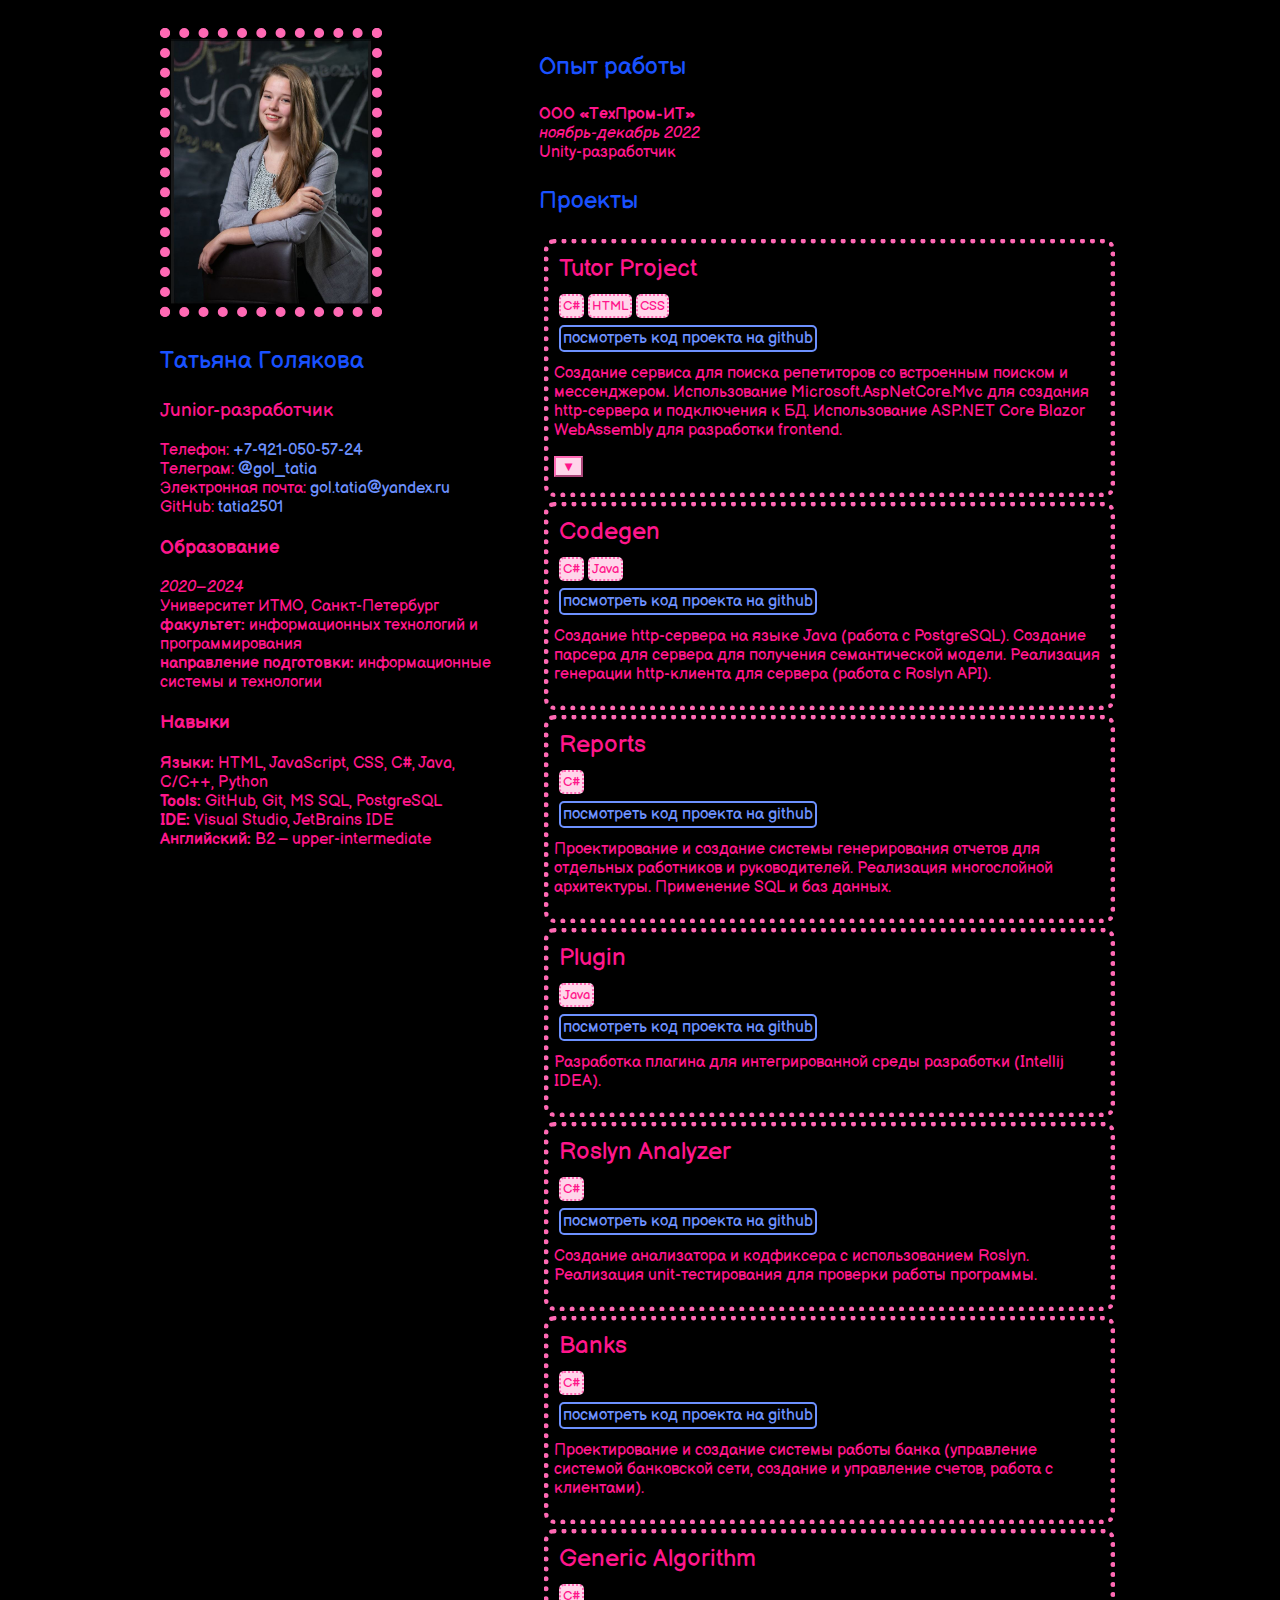
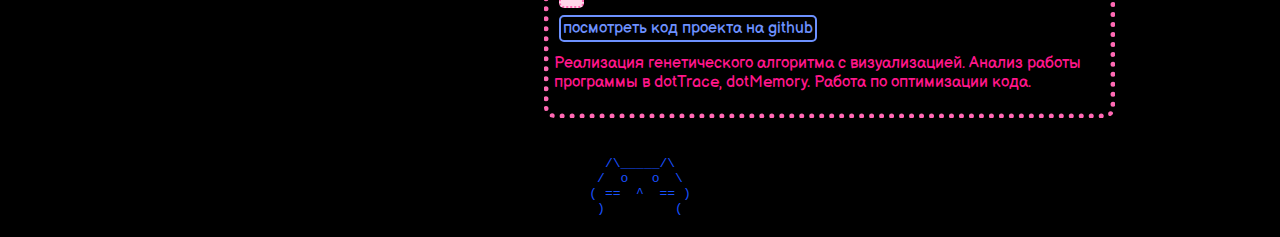
==== pages/c.html @ 17dda60e "scripts adding" ====
<!DOCTYPE html>
<html lang="ru">
<head>
  <title>Резюме</title>
  <meta charset="UTF-8">
  <meta name="keywords" content="Интернет-магазин">
  <link rel="stylesheet" href="../style.css">
  <link rel="preconnect" href="https://fonts.googleapis.com">
  <link rel="preconnect" href="https://fonts.gstatic.com" crossorigin>
  <link href="https://fonts.googleapis.com/css2?family=Balsamiq+Sans&family=Nunito:wght@300&display=swap" rel="stylesheet">
  <meta name="viewport" content="width=device-width, initial-scale=1.0">
</head>
<body>
<main>
  <div class="info">
    <img id="photo" src="../pictures/photo.jpg" alt="it's me">
    <p class="lvl1_info">Татьяна Голякова</p>
    <p class="lvl2_info">Junior-разработчик</p>
    <p>Телефон:
      <a href="tel:+79210505724">+7-921-050-57-24</a><br>
      Телеграм:
      <a href="https://t.me/gol_tatia">@gol_tatia</a><br>
      Электронная почта:
      <a href="mailto:gol.tatia@yandex.ru">gol.tatia@yandex.ru</a><br>
      GitHub:
      <a href="https://github.com/tatia2501">tatia2501</a><br> </p>
    <p class="lvl2_info"><b>Образование</b></p>
    <p><i>2020–2024</i> <br>
      Университет ИТМО, Санкт-Петербург <br>
      <b>факультет:</b> информационных технологий и программирования <br>
      <b>направление подготовки:</b> информационные системы и технологии</p>
    <p class="lvl2_info"><b>Навыки</b></p>
    <p><b>Языки:</b> HTML, JavaScript, CSS, C#, Java, C/C++, Python <br>
      <b>Tools:</b> GitHub, Git, MS SQL, PostgreSQL <br>
      <b>IDE:</b> Visual Studio, JetBrains IDE <br>
      <b>Английский:</b> B2 – upper-intermediate</p>
  </div>
  <div class="projects">
    <p class="lvl1_info">Опыт работы</p>
    <p> <b> ООО «ТехПром-ИТ» </b> <br>
      <i>ноябрь-декабрь 2022</i> <br>
      Unity-разработчик</p>
    <p class="lvl1_info">Проекты</p>
    <div class="project_container">
      <p class="project_name">Tutor Project</p>
      <div class="lang_tags">
        <p class="lang">C#</p>
        <p class="lang">HTML</p>
        <p class="lang">CSS</p>
      </div>
      <a class="project_link" href="https://github.com/team-5-tutor-project">посмотреть код проекта на github</a>
      <p>Создание сервиса для поиска репетиторов со встроенным поиском и
        мессенджером. Использование Microsoft.AspNetCore.Mvc для создания
        http-сервера и подключения к БД. Использование ASP.NET Core Blazor
        WebAssembly для разработки frontend.</p>
      <button class="down_btn" id="tutor_down_btn">&#9660;</button>
      <button class="up_btn" id="tutor_up_btn">&#9650;</button>
      <div id="tutor_container">
        <template id="tutor_template">
          <div class="pics">
            <img class="imgBx" id="tutor_imgBx" alt="picture">
          </div>
        </template>
      </div>
    </div>
    <div class="project_container">
      <p class="project_name">Codegen</p>
      <div class="lang_tags">
        <p class="lang">C#</p>
        <p class="lang">Java</p>
      </div>
      <a class="project_link" href="https://github.com/tatia2501/is-tech-y24/tree/main/Codegen">посмотреть код проекта на github</a>
      <p>Создание http-сервера на языке Java (работа с PostgreSQL). Создание
        парсера для сервера для получения семантической модели. Реализация
        генерации http-клиента для сервера (работа с Roslyn API).</p>
    </div>
    <div class="project_container">
      <p class="project_name">Reports</p>
      <div class="lang_tags">
        <p class="lang">C#</p>
      </div>
      <a class="project_link" href="https://github.com/tatia2501/is-oop-y24/tree/main/Reports">посмотреть код проекта на github</a>
      <p>Проектирование и создание системы генерирования отчетов для отдельных работников
        и руководителей. Реализация многослойной архитектуры. Применение SQL и баз данных.</p>
    </div>
    <div class="project_container">
      <p class="project_name">Plugin</p>
      <div class="lang_tags">
        <p class="lang">Java</p>
      </div>
      <a class="project_link" href="https://github.com/tatia2501/is-DevTools-y24-plugin">посмотреть код проекта на github</a>
      <p>Разработка плагина для интегрированной среды разработки (Intellij IDEA).</p>
    </div>
    <div class="project_container">
      <p class="project_name">Roslyn Analyzer</p>
      <div class="lang_tags">
        <p class="lang">C#</p>
      </div>
      <a class="project_link" href="https://github.com/tatia2501/is-tech-y24/tree/main/AnalyzerTemplate">посмотреть код проекта на github</a>
      <p>Создание анализатора и кодфиксера с использованием Roslyn. Реализация unit-тестирования для проверки работы программы.</p>
    </div>
    <div class="project_container">
      <p class="project_name">Banks</p>
      <div class="lang_tags">
        <p class="lang">C#</p>
      </div>
      <a class="project_link" href="https://github.com/tatia2501/is-oop-y24/tree/main/Banks">посмотреть код проекта на github</a>
      <p>Проектирование и создание системы работы банка (управление системой банковской сети,
        создание и управление счетов, работа с клиентами).</p>
    </div>
    <div class="project_container">
      <p class="project_name">Generic Algorithm</p>
      <div class="lang_tags">
        <p class="lang">C#</p>
      </div>
      <a class="project_link" href="https://github.com/tatia2501/is-tech-y24/tree/main/GeneticAlgoTemplate">посмотреть код проекта на github</a>
      <p>Реализация генетического алгоритма с визуализацией. Анализ работы
        программы в dotTrace, dotMemory. Работа по оптимизации кода.</p>
    </div>
  </div>
  <script src="tutor_script.js"></script>
</main>
<footer>
    <pre>  /\_____/\
 /  o   o  \
( ==  ^  == )
 )         (</pre>
</footer>
</body>
---- style.css ----
/*/ ffd5ea  ff69b4  ff168b  */
/* dae3ff  6d91ff   1951ff   */

body {
    display: flex;
    justify-content: center;
    align-items: center;
    flex-direction: column;
    background-color: black;
    /*background-color: #ffd5ea;*/
}

main {
    max-width: 1000px;
    display: flex;
    justify-content: center;
    background-color: black;
    /*background-color: #ffd5ea;*/
    font-family: 'Balsamiq Sans', cursive;
    text-decoration: none;
    color: #ff168b;
}

footer {
    width: 100%;
    display: flex;
    justify-content: center;
    background-color: black;
    /*background-color: #dae3ff;*/
}

a {
    text-decoration: none;
    color: #6d91ff;
}

.info {
    width: 35%;
    margin: 10px;
    padding: 10px;
}

.projects {
    width: 60%;
    margin: 10px;
    padding: 10px;
}

#photo {
    width: 100%;
    max-width: 200px;
    max-height: 300px;
    padding: 1px;
    border: 10px dotted #ff69b4;
}

pre {
    color: #1951ff;
}

.lvl1_info {
    font-size: x-large;
    color: #1951ff;
}

.lvl2_info {
    font-size: larger;
}

.project_container {
    max-width: 600px;
    padding: 5px;
    margin: 5px;
    border: 5px dotted #ff69b4;
    border-radius: 10px;
    background-color: black;
    /*background-color: #dae3ff;*/
}

.project_name {
    font-size: x-large;
    margin: 5px;
}

.lang_tags {
    display: flex;
    flex-direction: row;
    padding: 1px;
    margin: 5px 2px;
}

.lang {
    background-color: #ffd5ea;
    margin: 5px 2px;
    padding: 2px;
    border: 2px dotted #ff69b4;
    border-radius: 5px;
    font-size: small;
}

.project_link {
    margin: 5px;
    padding: 2px;
    border: 2px solid #6d91ff;
    border-radius: 5px;
}

.down_btn {
    background-color: #ffd5ea;
    border-color: #ff69b4;
    color: #ff168b;
    margin-bottom: 10px;
}

.up_btn {
    background-color: #ffd5ea;
    border-color: #ff69b4;
    color: #ff168b;
    visibility: hidden;
    margin-bottom: 10px;
}

.imgBx {
    width: 100%;
}

#quest_container {
    display: flex;
    justify-content: center;
    align-items: center;
    flex-wrap: wrap;
}

.pics {
    padding: 2px 10px;
}

.imgBx2 {
    width: 200px;
}

@media screen and (max-width: 700px) {
    main {
        max-width: 700px;
        flex-direction: column;
        justify-content: center;
        align-items: center;
    }

    .info {
        width: 90%;
        margin: 2px;
        padding: 5px;
    }

    .projects {
        width: 90%;
        margin: 2px;
        padding: 5px;
    }

    .lvl1_info {
        font-size: x-large;
        margin: 1px;
    }
}
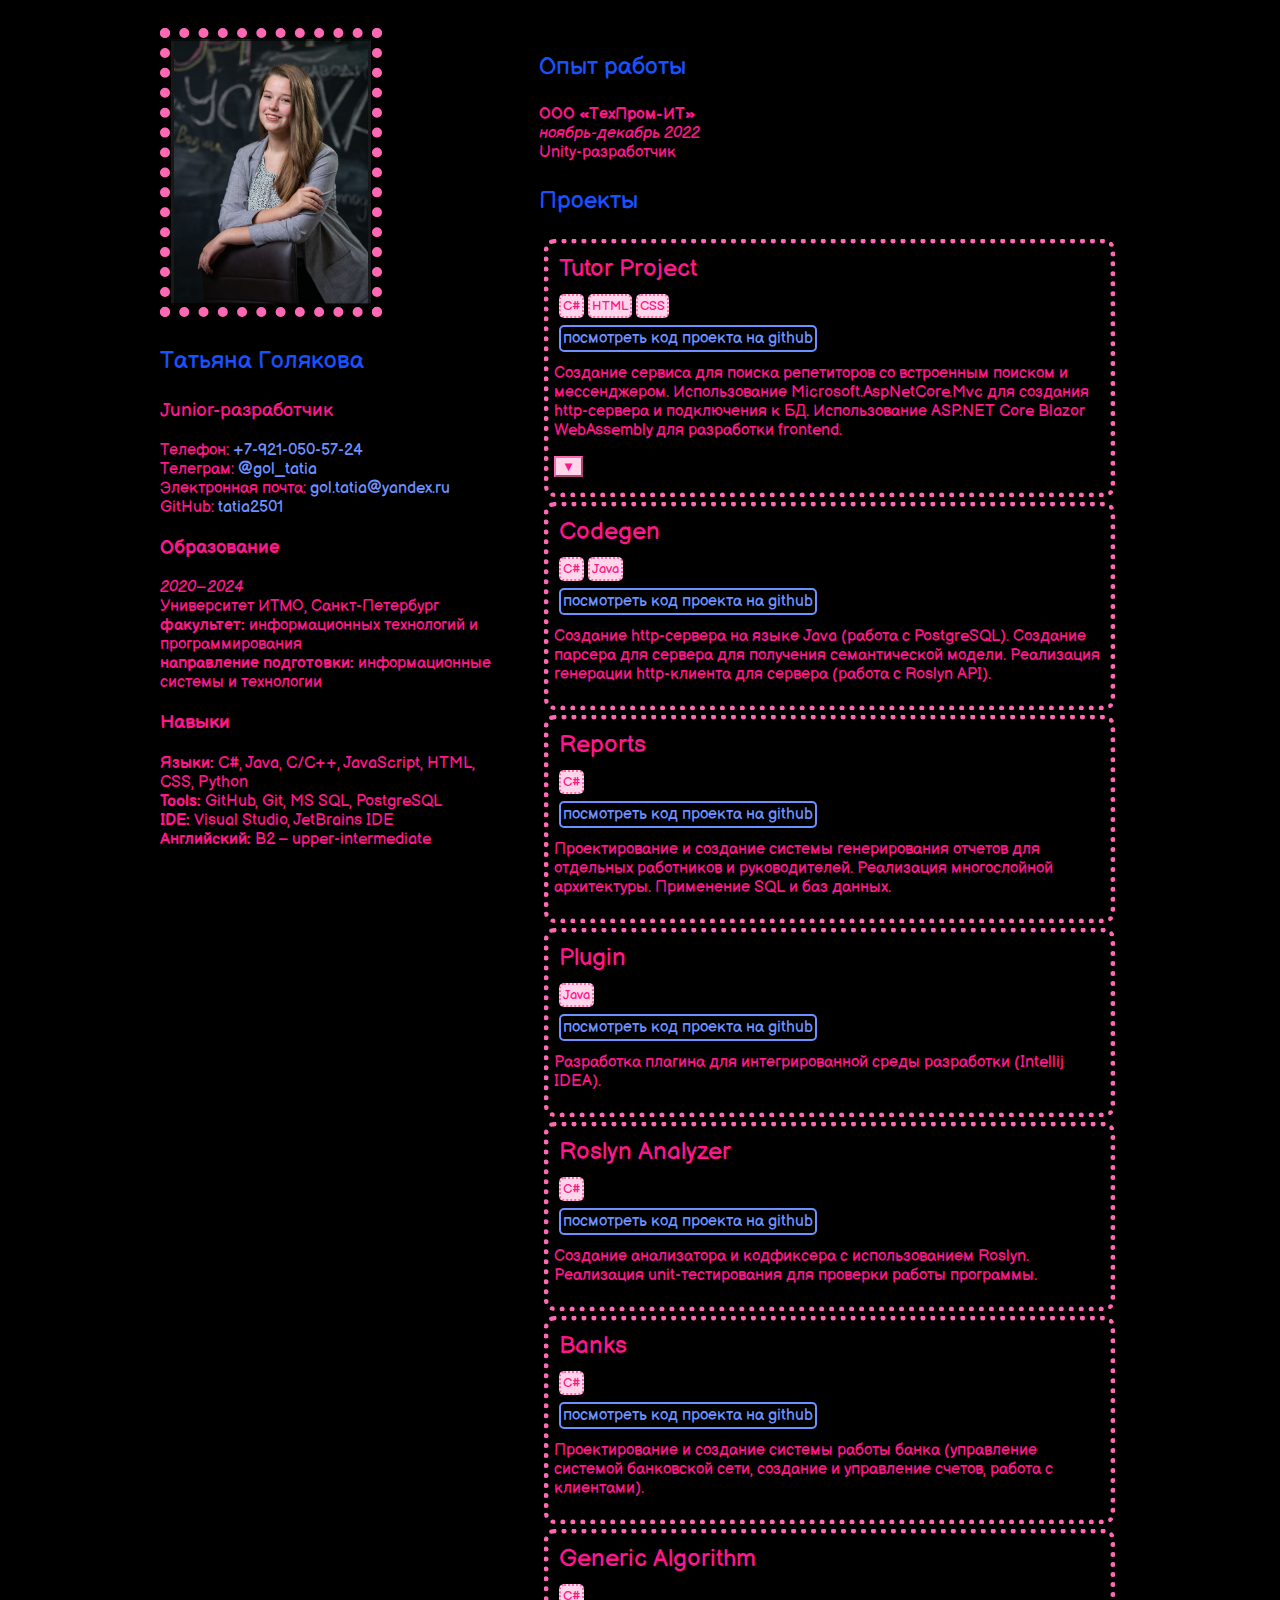
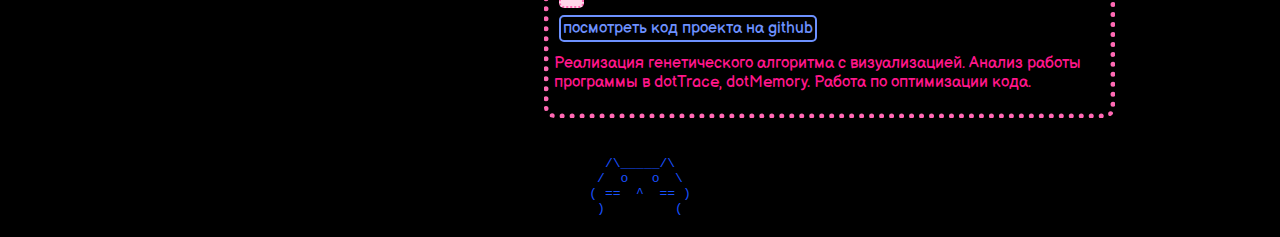
==== commit a52acf8e: "tools adding" ====
--- a/pages/c.html
+++ b/pages/c.html
@@ -30,7 +30,7 @@
       <b>факультет:</b> информационных технологий и программирования <br>
       <b>направление подготовки:</b> информационные системы и технологии</p>
     <p class="lvl2_info"><b>Навыки</b></p>
-    <p><b>Языки:</b> HTML, JavaScript, CSS, C#, Java, C/C++, Python <br>
+    <p><b>Языки:</b> C#, Java, C/C++, JavaScript, HTML, CSS, Python <br>
       <b>Tools:</b> GitHub, Git, MS SQL, PostgreSQL <br>
       <b>IDE:</b> Visual Studio, JetBrains IDE <br>
       <b>Английский:</b> B2 – upper-intermediate</p>
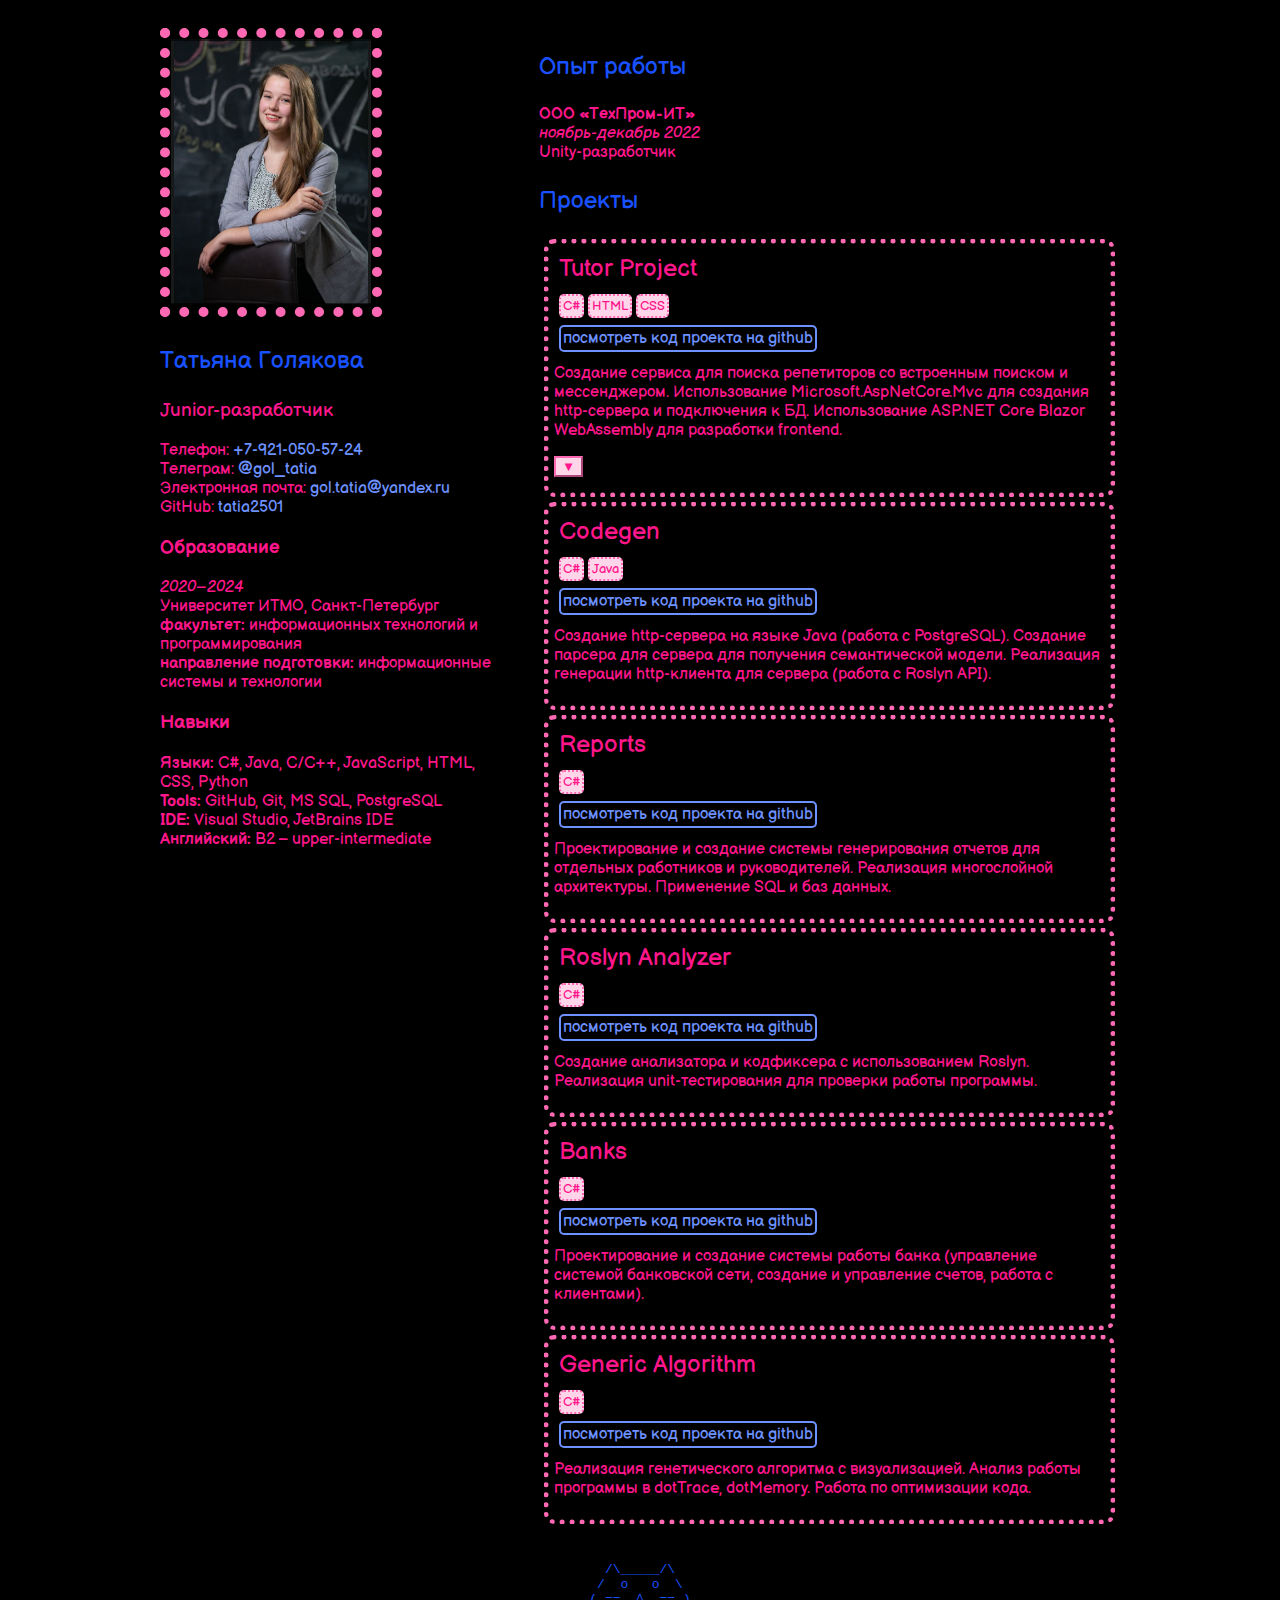
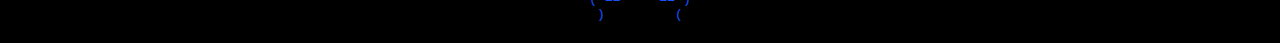
==== commit 8e352966: "project removed" ====
--- a/pages/c.html
+++ b/pages/c.html
@@ -84,14 +84,6 @@
         и руководителей. Реализация многослойной архитектуры. Применение SQL и баз данных.</p>
     </div>
     <div class="project_container">
-      <p class="project_name">Plugin</p>
-      <div class="lang_tags">
-        <p class="lang">Java</p>
-      </div>
-      <a class="project_link" href="https://github.com/tatia2501/is-DevTools-y24-plugin">посмотреть код проекта на github</a>
-      <p>Разработка плагина для интегрированной среды разработки (Intellij IDEA).</p>
-    </div>
-    <div class="project_container">
       <p class="project_name">Roslyn Analyzer</p>
       <div class="lang_tags">
         <p class="lang">C#</p>
@@ -118,7 +110,7 @@
         программы в dotTrace, dotMemory. Работа по оптимизации кода.</p>
     </div>
   </div>
-  <script src="tutor_script.js"></script>
+  <script src="../scripts/tutor_script.js"></script>
 </main>
 <footer>
     <pre>  /\_____/\
